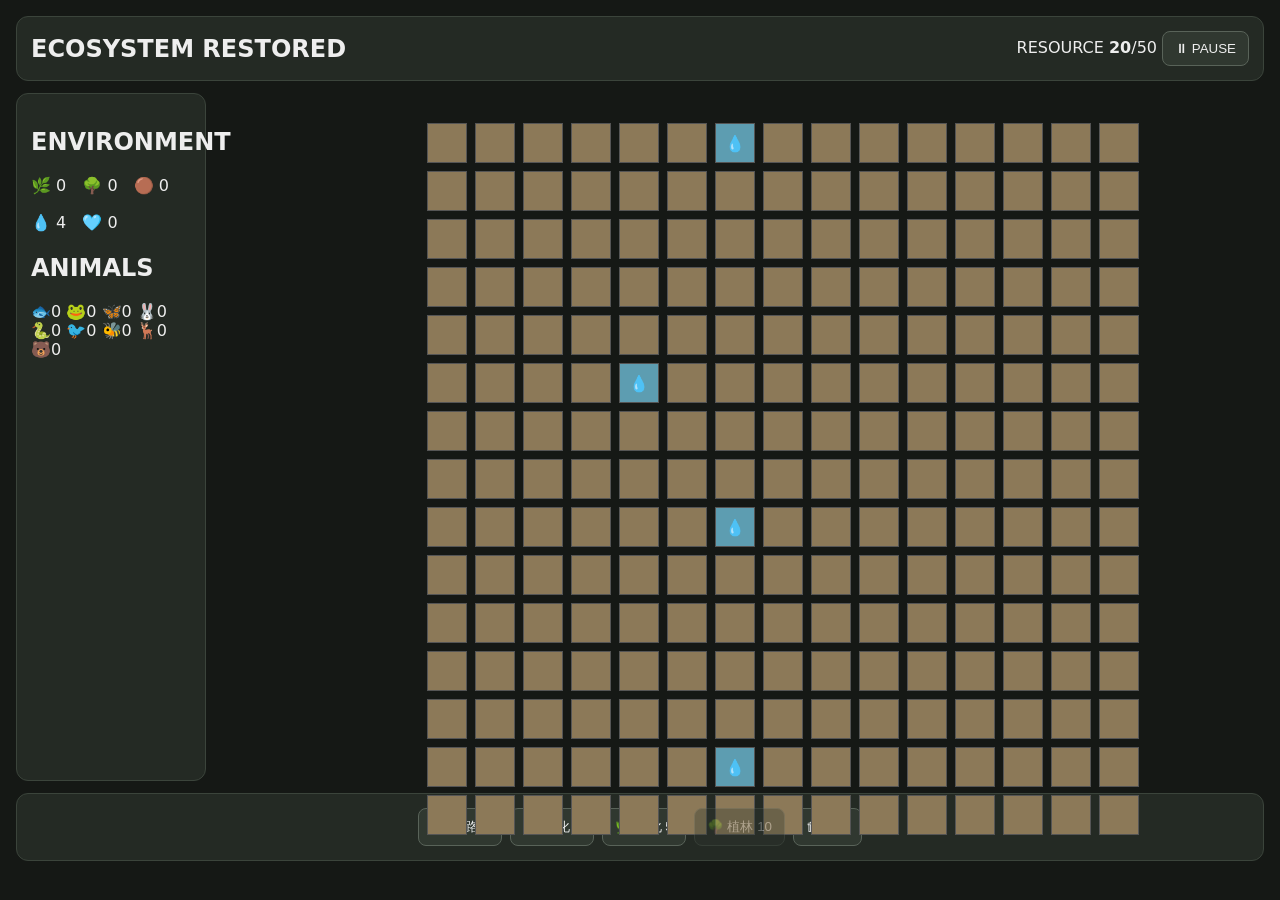
==== game/index.html @ 5d790e2f "Add files via upload" ====
<!doctype html>
<html lang="ja">

<head>
    <meta charset="UTF-8">
    <meta name="viewport" content="width=device-width,initial-scale=1">
    <title>Ecosystem Restored</title>
    <link rel="stylesheet" href="style.css">
</head>

<body>
    <main>
        <header>
            <h1>ECOSYSTEM RESTORED</h1>
            <div>RESOURCE <b id="resource">20</b>/50 <button id="pause">⏸ PAUSE</button></div>
        </header>
        <section>
            <aside>
                <h2>ENVIRONMENT</h2>
                <p>🌿 <span id="grass">0</span>　🌳 <span id="forest">0</span>　🟤 <span id="swamp">0</span></p>
                <p>💧 <span id="source">0</span>　🩵 <span id="waterway">0</span></p>
                <h2>ANIMALS</h2>
                <p>🐟0 🐸0 🦋0 🐰0 🐍0 🐦0 🐝0 🦌0 🐻0</p>
            </aside>
            <div id="map"></div>
        </section>
        <footer><button data-device="waterway">🩵 水路 1</button><button data-device="purification">💧 浄化
                3</button><button data-device="greening">🌿 緑化 5</button><button data-device="planting" disabled>🌳 植林
                10</button><button data-device="remove">🗑 撤去</button></footer>
    </main>
    <script src="script.js"></script>
</body>

</html>
---- game/style.css ----
* {
    box-sizing: border-box
}

body {
    margin: 0;
    background: #151815;
    color: #eee;
    font-family: system-ui, sans-serif
}

main {
    max-width: 1400px;
    margin: auto;
    padding: 16px
}

header,
aside,
footer {
    background: #242a24;
    border: 1px solid #3b443b;
    border-radius: 12px;
    padding: 14px
}

header {
    display: flex;
    justify-content: space-between;
    align-items: center;
    margin-bottom: 12px
}

h1 {
    font-size: 24px;
    margin: 0
}

section {
    display: grid;
    grid-template-columns: 190px 1fr;
    gap: 12px
}

#map {
    position: relative;
    margin: 30px auto;
    width: 60%;
    aspect-ratio: 1/1;
}

.tile {
    position: absolute;
    width: 40px;
    height: 40px;
    border: 1px solid #555;
    display: grid;
    place-items: center;
    cursor: pointer
}

.barren {
    background: #8c7958
}

.swamp {
    background: #6d8061
}

.grass {
    background: #7ca35e
}

.forest {
    background: #3f6844
}

.water-source {
    background: #5d9db1
}

.waterway {
    background: #72b7cb
}

.device {
    box-shadow: inset 0 0 0 3px #e6d37a
}

footer {
    margin-top: 12px;
    display: flex;
    gap: 8px;
    justify-content: center;
    flex-wrap: wrap
}

button {
    padding: 9px 12px;
    border: 1px solid #596359;
    border-radius: 8px;
    background: #303830;
    color: #eee;
    cursor: pointer
}

button:disabled {
    opacity: .35;
    cursor: not-allowed
}

@media(max-width:850px) {
    section {
        grid-template-columns: 1fr
    }

    aside {
        order: 2
    }

    #map {
        width: 720px
    }
}
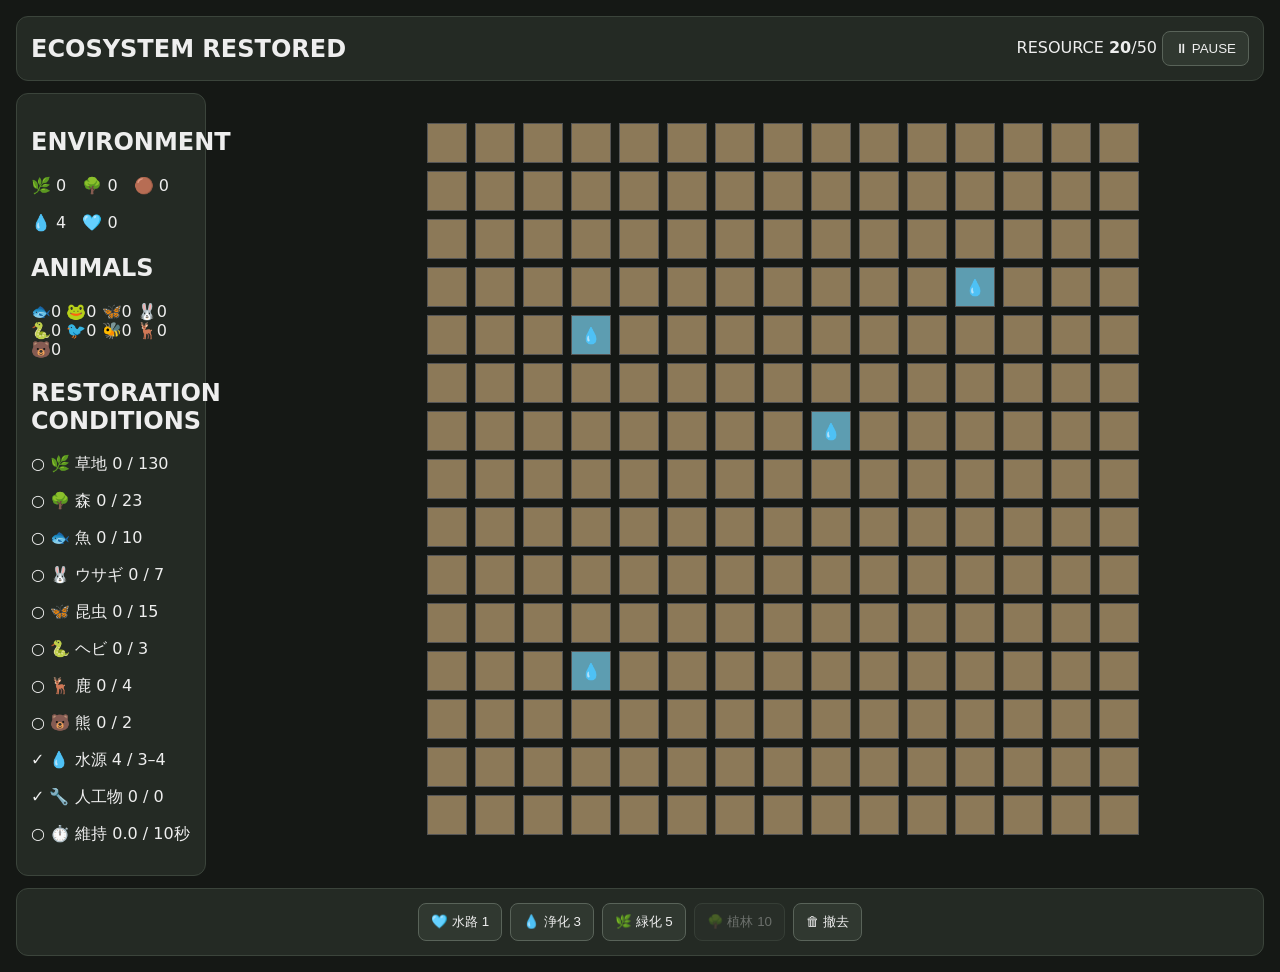
==== commit 048da802: "Add files via upload" ====
--- a/game/index.html
+++ b/game/index.html
@@ -21,6 +21,20 @@
                 <p>💧 <span id="source">0</span>　🩵 <span id="waterway">0</span></p>
                 <h2>ANIMALS</h2>
                 <p>🐟0 🐸0 🦋0 🐰0 🐍0 🐦0 🐝0 🦌0 🐻0</p>
+                <h2>RESTORATION CONDITIONS</h2>
+                <div id="conditions">
+                    <p id="cond-grass">🌿 草地 0 / 130</p>
+                    <p id="cond-forest">🌳 森 0 / 23</p>
+                    <p id="cond-fish">🐟 魚 0 / 10</p>
+                    <p id="cond-rabbit">🐰 ウサギ 0 / 7</p>
+                    <p id="cond-insect">🦋 昆虫 0 / 15</p>
+                    <p id="cond-snake">🐍 ヘビ 0 / 3</p>
+                    <p id="cond-deer">🦌 鹿 0 / 4</p>
+                    <p id="cond-bear">🐻 熊 0 / 2</p>
+                    <p id="cond-source">💧 水源 0 / 3–4</p>
+                    <p id="cond-device">🔧 人工物 0 / 0</p>
+                    <p id="cond-time">⏱️ 維持 0.0 / 10秒</p>
+                </div>
             </aside>
             <div id="map"></div>
         </section>
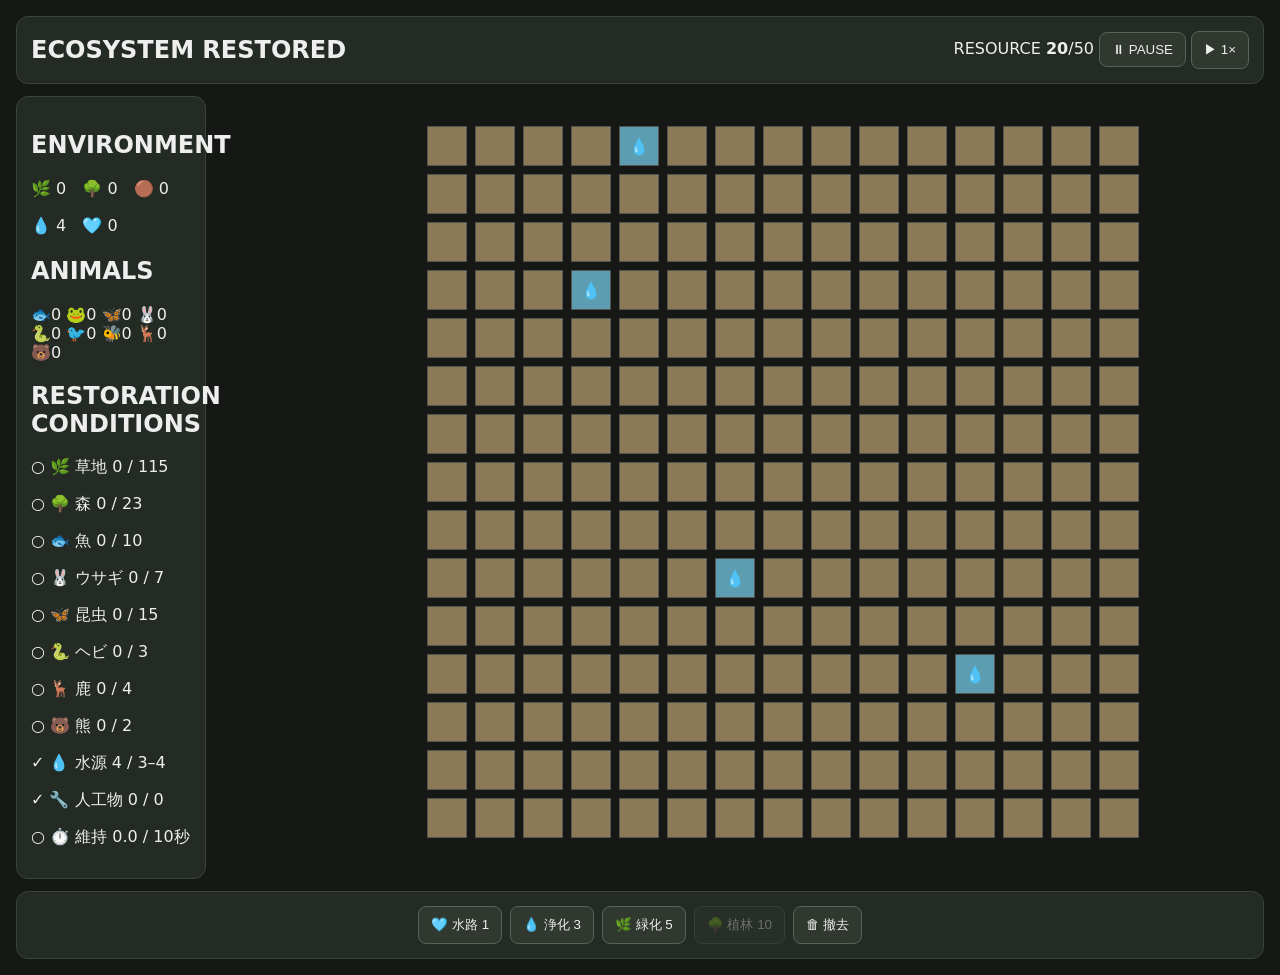
==== commit 30e6aec1: "Add files via upload" ====
--- a/game/index.html
+++ b/game/index.html
@@ -12,7 +12,7 @@
     <main>
         <header>
             <h1>ECOSYSTEM RESTORED</h1>
-            <div>RESOURCE <b id="resource">20</b>/50 <button id="pause">⏸ PAUSE</button></div>
+            <div>RESOURCE <b id="resource">20</b>/50 <button id="pause">⏸ PAUSE</button> <button id="speed">▶ 1×</button></div>
         </header>
         <section>
             <aside>
@@ -23,7 +23,7 @@
                 <p>🐟0 🐸0 🦋0 🐰0 🐍0 🐦0 🐝0 🦌0 🐻0</p>
                 <h2>RESTORATION CONDITIONS</h2>
                 <div id="conditions">
-                    <p id="cond-grass">🌿 草地 0 / 130</p>
+                    <p id="cond-grass">🌿 草地 0 / 25</p>
                     <p id="cond-forest">🌳 森 0 / 23</p>
                     <p id="cond-fish">🐟 魚 0 / 10</p>
                     <p id="cond-rabbit">🐰 ウサギ 0 / 7</p>
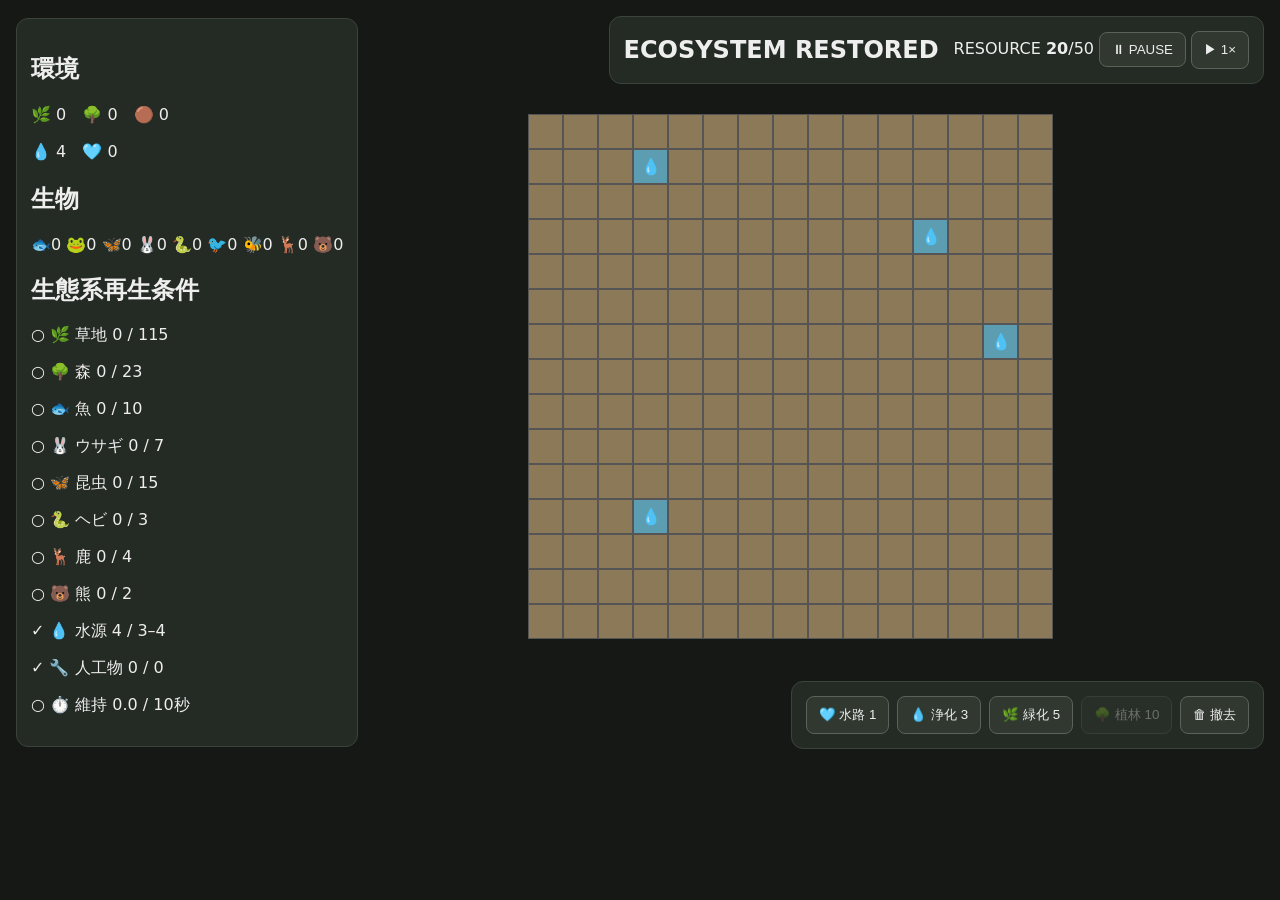
==== commit 969fa30d: "Add files via upload" ====
--- a/game/index.html
+++ b/game/index.html
@@ -16,12 +16,12 @@
         </header>
         <section>
             <aside>
-                <h2>ENVIRONMENT</h2>
+                <h2>環境</h2>
                 <p>🌿 <span id="grass">0</span>　🌳 <span id="forest">0</span>　🟤 <span id="swamp">0</span></p>
                 <p>💧 <span id="source">0</span>　🩵 <span id="waterway">0</span></p>
-                <h2>ANIMALS</h2>
+                <h2>生物</h2>
                 <p>🐟0 🐸0 🦋0 🐰0 🐍0 🐦0 🐝0 🦌0 🐻0</p>
-                <h2>RESTORATION CONDITIONS</h2>
+                <h2>生態系再生条件</h2>
                 <div id="conditions">
                     <p id="cond-grass">🌿 草地 0 / 25</p>
                     <p id="cond-forest">🌳 森 0 / 23</p>
--- a/game/style.css
+++ b/game/style.css
@@ -25,10 +25,17 @@
 }
 
 header {
+    width: fit-content;
+    gap: 15px;
     display: flex;
     justify-content: space-between;
     align-items: center;
-    margin-bottom: 12px
+    margin-left: auto;
+}
+
+aside {
+    position: absolute;
+    top: 2%;
 }
 
 h1 {
@@ -44,19 +51,31 @@
 
 #map {
     position: relative;
-    margin: 30px auto;
-    width: 60%;
-    aspect-ratio: 1/1;
+    margin: 30px 30px 30px 40vw;
+    width: 525px;
+    height: 525px;
+    max-width: 90vw;
+    max-height: 70vh;
+    overflow: auto;
+    background: #111;
 }
 
 .tile {
     position: absolute;
-    width: 40px;
-    height: 40px;
+    width: 35px;
+    height: 35px;
     border: 1px solid #555;
     display: grid;
     place-items: center;
     cursor: pointer
+}
+
+.tile.placement-target::after {
+    content: '';
+    position: absolute;
+    inset: 0;
+    background: rgba(255, 0, 0, .3);
+    pointer-events: none
 }
 
 .barren {
@@ -88,11 +107,13 @@
 }
 
 footer {
+    width: fit-content;
     margin-top: 12px;
     display: flex;
     gap: 8px;
     justify-content: center;
-    flex-wrap: wrap
+    flex-wrap: wrap;
+    margin-left: auto;
 }
 
 button {
@@ -109,6 +130,11 @@
     cursor: not-allowed
 }
 
+button.selected-device {
+    background: #8a4f4f;
+    border-color: #e07a7a
+}
+
 @media(max-width:850px) {
     section {
         grid-template-columns: 1fr
@@ -119,6 +145,9 @@
     }
 
     #map {
-        width: 720px
+        width: 525px;
+        height: 525px;
+        max-width: 95vw;
+        max-height: none
     }
 }
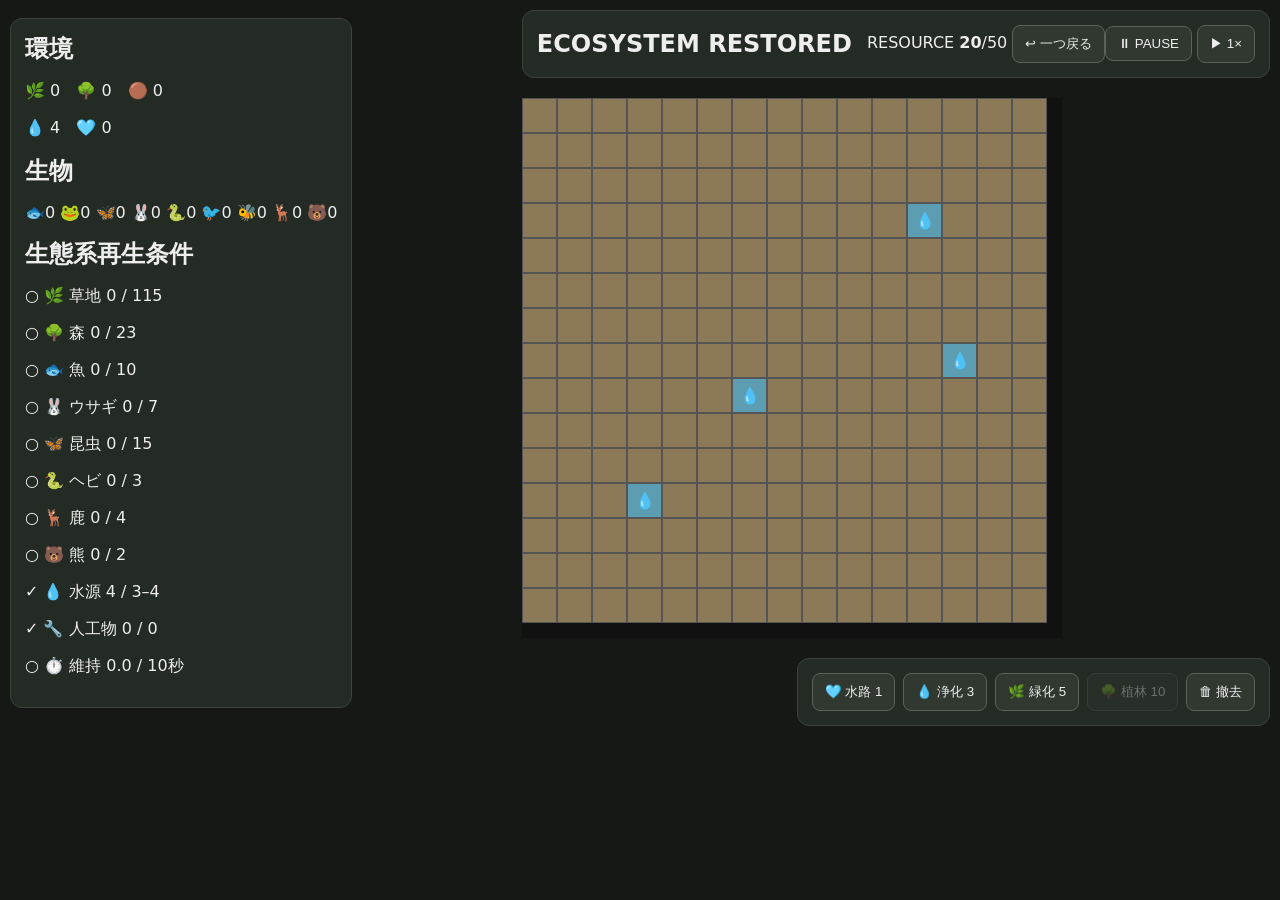
==== commit d1162653: "Add files via upload" ====
--- a/game/index.html
+++ b/game/index.html
@@ -12,7 +12,7 @@
     <main>
         <header>
             <h1>ECOSYSTEM RESTORED</h1>
-            <div>RESOURCE <b id="resource">20</b>/50 <button id="pause">⏸ PAUSE</button> <button id="speed">▶ 1×</button></div>
+            <div>RESOURCE <b id="resource">20</b>/50 <button id="undo">↩ 一つ戻る</button><button id="pause">⏸ PAUSE</button> <button id="speed">▶ 1×</button></div>
         </header>
         <section>
             <aside>
--- a/game/style.css
+++ b/game/style.css
@@ -12,7 +12,7 @@
 main {
     max-width: 1400px;
     margin: auto;
-    padding: 16px
+    padding: 10px
 }
 
 header,
@@ -43,6 +43,10 @@
     margin: 0
 }
 
+h2 {
+    margin: 0;
+}
+
 section {
     display: grid;
     grid-template-columns: 190px 1fr;
@@ -51,11 +55,9 @@
 
 #map {
     position: relative;
-    margin: 30px 30px 30px 40vw;
-    width: 525px;
-    height: 525px;
-    max-width: 90vw;
-    max-height: 70vh;
+    margin: 20px 20px 20px 40vw;
+    width: 540px;
+    height: 540px;
     overflow: auto;
     background: #111;
 }
@@ -108,7 +110,6 @@
 
 footer {
     width: fit-content;
-    margin-top: 12px;
     display: flex;
     gap: 8px;
     justify-content: center;
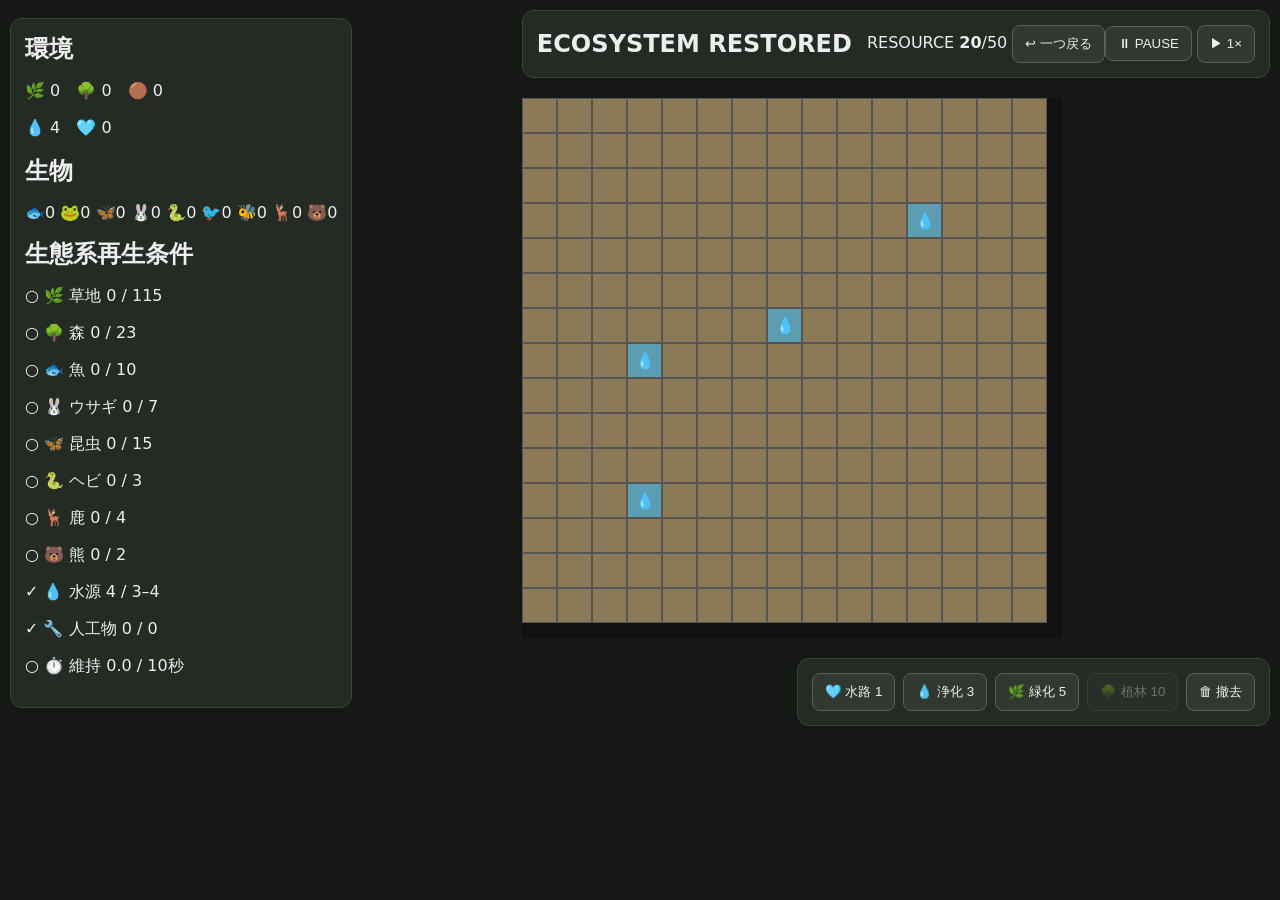
==== commit a6630224: "Add files via upload" ====
--- a/game/index.html
+++ b/game/index.html
@@ -23,7 +23,7 @@
                 <p>🐟0 🐸0 🦋0 🐰0 🐍0 🐦0 🐝0 🦌0 🐻0</p>
                 <h2>生態系再生条件</h2>
                 <div id="conditions">
-                    <p id="cond-grass">🌿 草地 0 / 25</p>
+                    <p id="cond-grass">🌿 草地 0 / 115</p>
                     <p id="cond-forest">🌳 森 0 / 23</p>
                     <p id="cond-fish">🐟 魚 0 / 10</p>
                     <p id="cond-rabbit">🐰 ウサギ 0 / 7</p>
